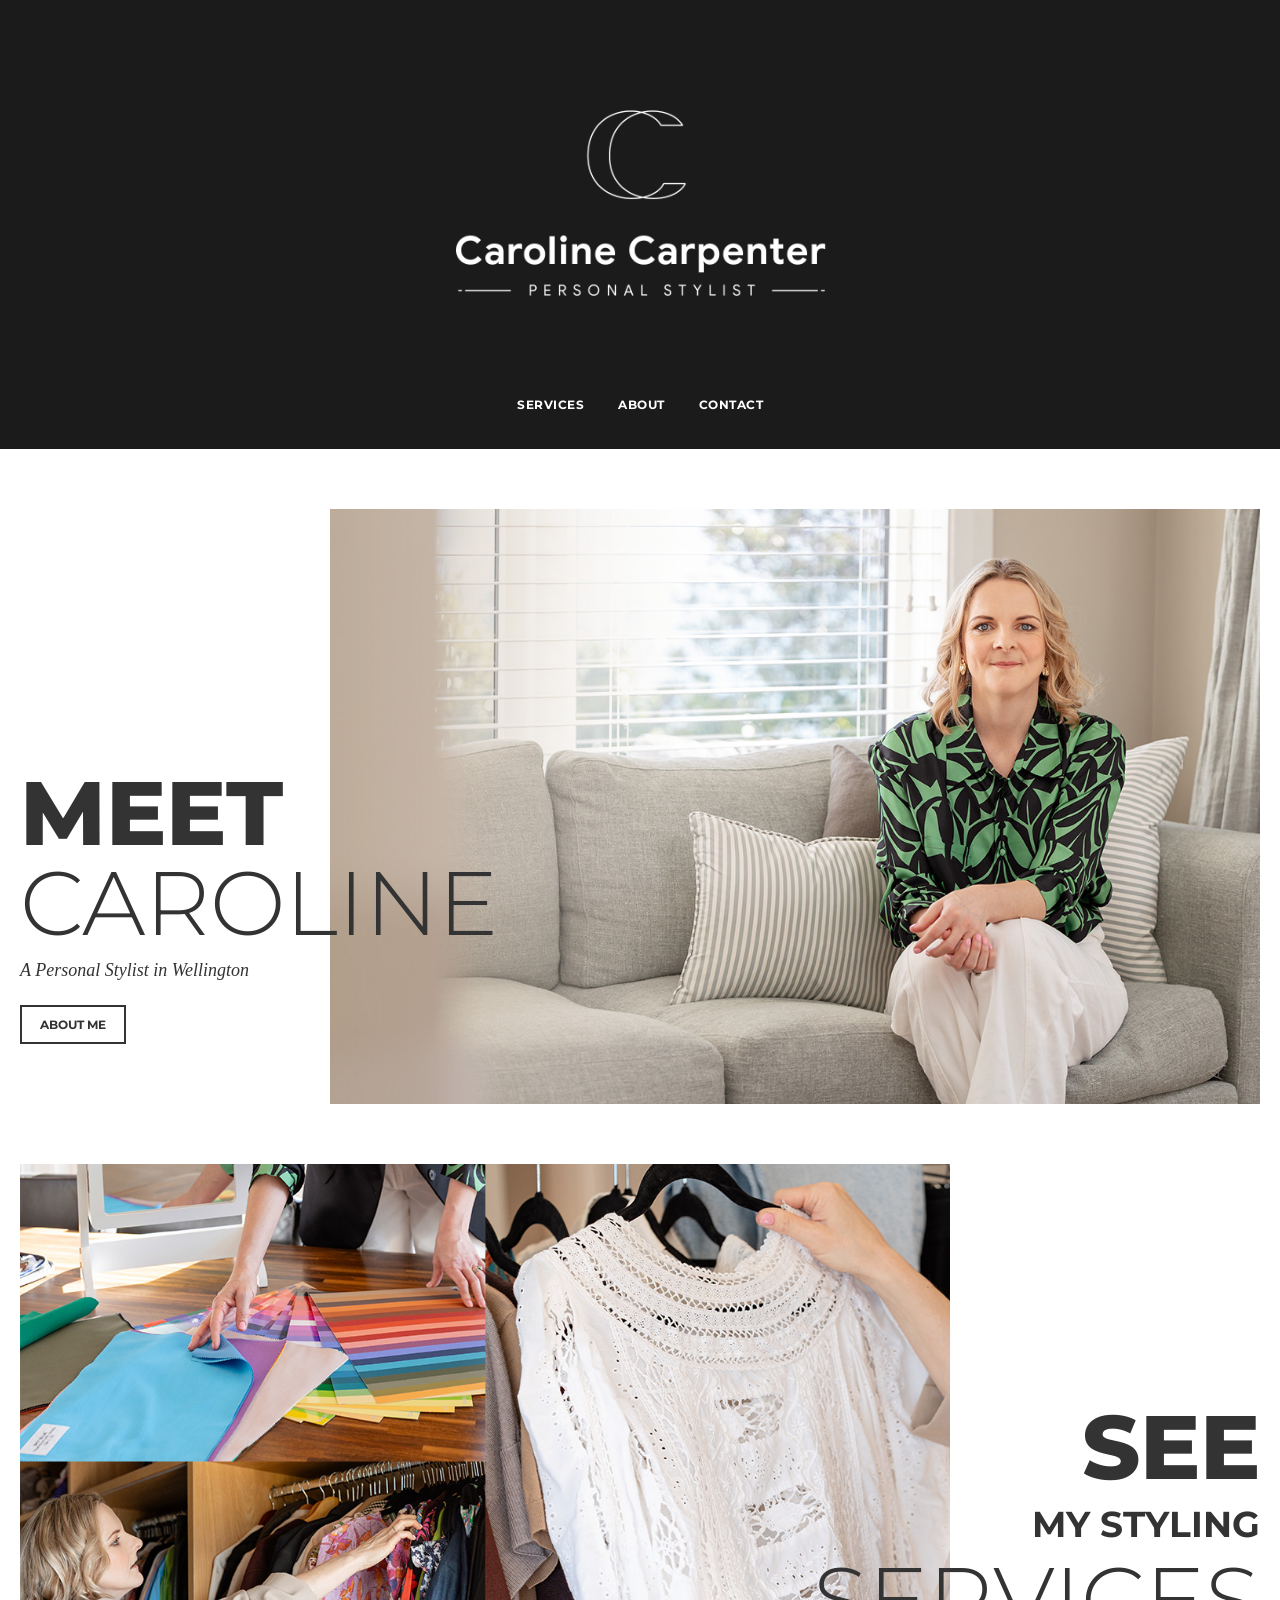
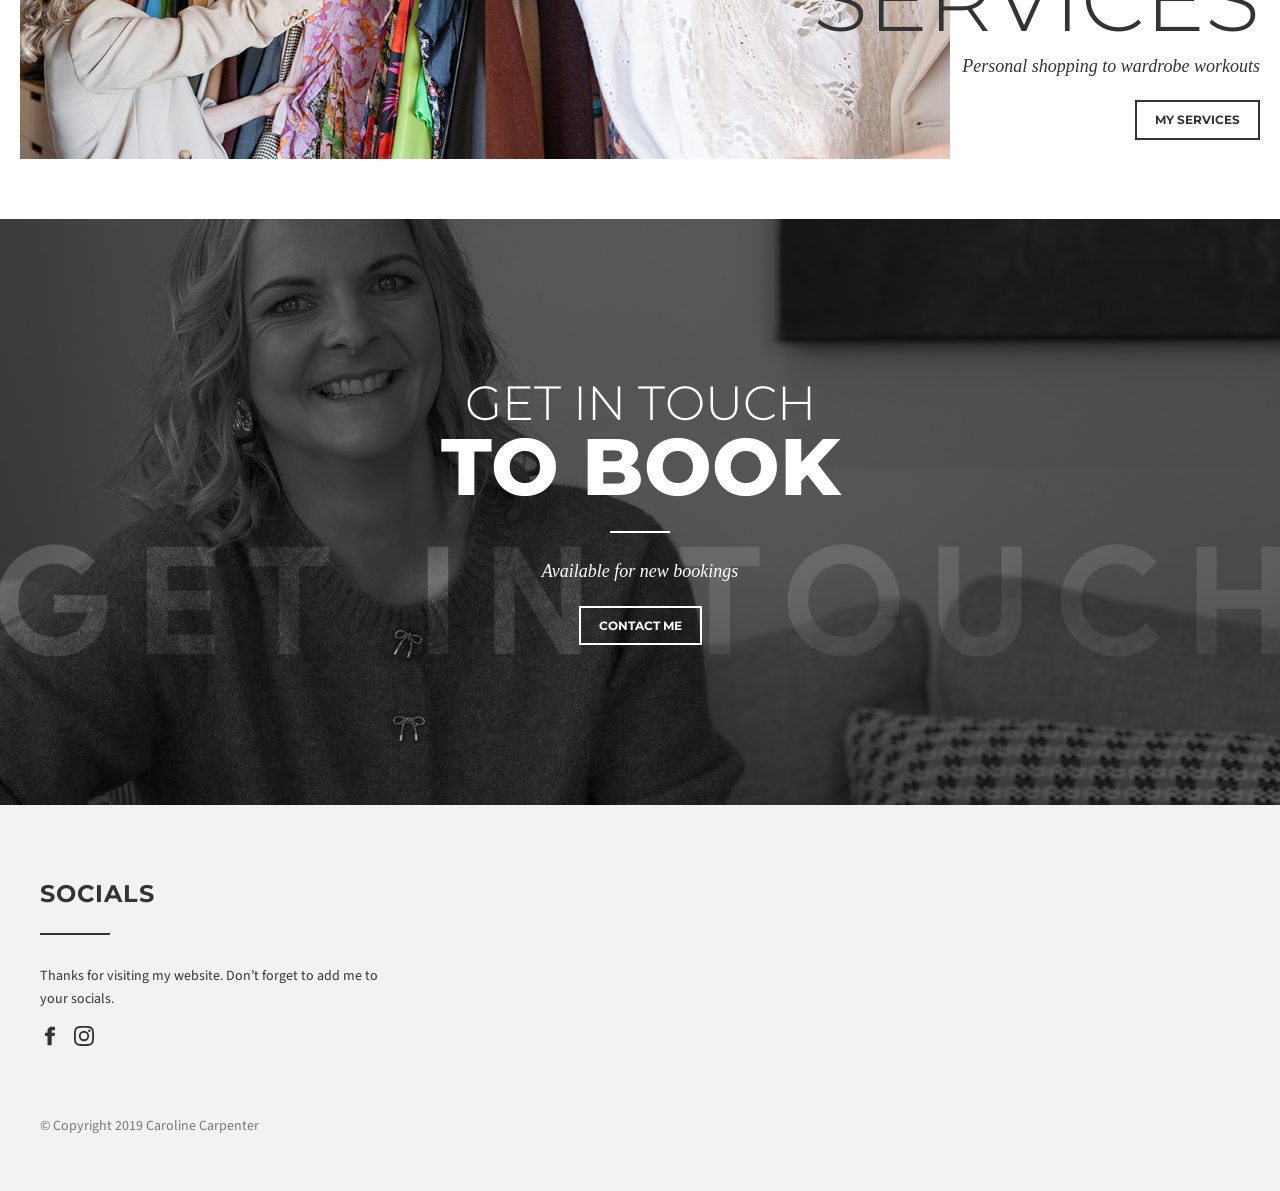
==== index.html @ e0498f4e "initial commit" ====
<!DOCTYPE html>
<html lang="en">
<head>
  <meta charset="utf-8">
  <meta name="viewport" content="width=device-width, initial-scale=1">
  <title>Caroline Carpenter – A Personal Stylist in Wellington</title>
  <meta name="description" content="Caroline Carpenter – a personal stylist in Wellington, New Zealand. Personal shopping, wardrobe workouts, colour analysis and more.">
  <link rel="icon" href="favicon.ico">
  <link rel="preconnect" href="https://fonts.googleapis.com">
  <link rel="preconnect" href="https://fonts.gstatic.com" crossorigin>
  <link href="https://fonts.googleapis.com/css2?family=Montserrat:wght@300;600;700;800&family=Old+Standard+TT:ital@1&family=Source+Sans+Pro:wght@400;600&display=swap" rel="stylesheet">
  <link rel="stylesheet" href="style.css">
</head>
<body>

  <header class="site-header">
    <a class="logo" href="index.html"><img src="images/logo.png" alt="Caroline Carpenter – Personal Stylist"></a>
    <nav class="site-nav">
      <a href="services.html">Services</a>
      <a href="about.html">About</a>
      <a href="contact.html">Contact</a>
    </nav>
  </header>

  <section class="driver left">
    <img src="images/home-about.jpg" alt="Caroline sitting on a sofa">
    <div class="driver-text">
      <h2 class="title-bold">Meet</h2>
      <p class="title-light">Caroline</p>
      <p class="subtitle">A Personal Stylist in Wellington</p>
      <a class="button" href="about.html">About me</a>
    </div>
  </section>

  <section class="driver right">
    <img src="images/home-services.jpg" alt="Colour swatches and clothes on hangers">
    <div class="driver-text">
      <h2 class="title-bold">See</h2>
      <p class="title-medium">My styling</p>
      <p class="title-light">Services</p>
      <p class="subtitle">Personal shopping to wardrobe workouts</p>
      <a class="button" href="services.html">My services</a>
    </div>
  </section>

  <section class="touch-banner">
    <p class="title-light">Get in touch</p>
    <p class="title-bold">To book</p>
    <div class="divider"></div>
    <p class="subtitle">Available for new bookings</p>
    <a class="button light" href="contact.html">Contact me</a>
  </section>

  <footer class="site-footer">
    <div class="inner">
      <h3>Socials</h3>
      <div class="rule"></div>
      <p>Thanks for visiting my website. Don’t forget to add me to your socials.</p>
      <div class="socials">
        <a href="https://www.facebook.com/StylistCarolineCarpenter/" target="_blank" rel="noopener" aria-label="Facebook">
          <svg viewBox="0 0 24 24"><path d="M14 8V6c0-.9.6-1 1-1h3V1h-4c-4 0-5 3-5 5v2H6v4h3v11h5V12h3.5l.5-4z"/></svg>
        </a>
        <a href="https://www.instagram.com/caroline.carpenter.stylist/" target="_blank" rel="noopener" aria-label="Instagram">
          <svg viewBox="0 0 24 24"><path d="M12 2.2c3.2 0 3.6 0 4.8.1 3.3.1 4.8 1.7 4.9 4.9.1 1.3.1 1.6.1 4.8s0 3.6-.1 4.8c-.1 3.2-1.7 4.8-4.9 4.9-1.3.1-1.6.1-4.8.1s-3.6 0-4.8-.1c-3.3-.1-4.8-1.7-4.9-4.9C2.2 15.6 2.2 15.2 2.2 12s0-3.6.1-4.8C2.4 3.9 3.9 2.4 7.2 2.3 8.4 2.2 8.8 2.2 12 2.2zM12 0C8.7 0 8.3 0 7.1.1 2.7.3.3 2.7.1 7.1 0 8.3 0 8.7 0 12s0 3.7.1 4.9c.2 4.4 2.6 6.8 7 7 1.2.1 1.6.1 4.9.1s3.7 0 4.9-.1c4.4-.2 6.8-2.6 7-7 .1-1.2.1-1.6.1-4.9s0-3.7-.1-4.9c-.2-4.4-2.6-6.8-7-7C15.7 0 15.3 0 12 0zm0 5.8a6.2 6.2 0 100 12.4 6.2 6.2 0 000-12.4zM12 16a4 4 0 110-8 4 4 0 010 8zm6.4-11.8a1.4 1.4 0 100 2.9 1.4 1.4 0 000-2.9z"/></svg>
        </a>
      </div>
      <p class="copyright">© Copyright 2019 Caroline Carpenter</p>
    </div>
  </footer>

</body>
</html>
---- style.css ----
:root {
  --dark: #1b1b1b;
  --text: #333333;
  --muted: #777777;
  --light-bg: #f2f2f2;
  --white: #ffffff;
  --heading-font: 'Montserrat', sans-serif;
  --script-font: 'Old Standard TT', serif;
  --body-font: 'Source Sans Pro', sans-serif;
}

* { box-sizing: border-box; }

body {
  margin: 0;
  font-family: var(--body-font);
  font-size: 16px;
  line-height: 1.6;
  color: var(--text);
  background: var(--white);
}

img { max-width: 100%; display: block; }
a { color: inherit; }

.site-header {
  background: var(--dark);
  text-align: center;
  padding: 40px 20px 30px;
}
.site-header .logo img {
  width: 480px;
  margin: 0 auto;
}
.site-nav {
  margin-top: 30px;
  display: flex;
  justify-content: center;
  gap: 8px;
}
.site-nav a {
  color: var(--white);
  text-decoration: none;
  font-family: var(--heading-font);
  font-weight: 700;
  font-size: 12px;
  letter-spacing: 0.5px;
  text-transform: uppercase;
  padding: 4px 12px;
  border: 1px solid transparent;
}
.site-nav a:hover,
.site-nav a.active { border-color: var(--white); }

.title-bold,
.title-light {
  font-family: var(--heading-font);
  text-transform: uppercase;
  line-height: 1;
  margin: 0;
}
.title-bold  { font-weight: 800; font-size: 64px; }
.title-light { font-weight: 300; font-size: 64px; }
.title-medium {
  font-family: var(--heading-font);
  font-weight: 700;
  font-size: 26px;
  text-transform: uppercase;
  margin: 4px 0 0;
}
.subtitle {
  font-family: var(--script-font);
  font-style: italic;
  font-size: 18px;
  margin: 8px 0 20px;
}

.button {
  display: inline-block;
  font-family: var(--heading-font);
  font-weight: 700;
  font-size: 12px;
  text-transform: uppercase;
  text-decoration: none;
  padding: 8px 18px;
  border: 2px solid currentColor;
  transition: background 0.2s, color 0.2s;
}
.button:hover { background: var(--text); color: var(--white); border-color: var(--text); }
.button.light { color: var(--white); }
.button.light:hover { background: var(--white); color: var(--text); border-color: var(--white); }

.driver {
  position: relative;
  max-width: 1400px;
  margin: 60px auto;
  padding: 0 20px;
}
.driver img {
  width: 75%;
}
.driver .driver-text {
  position: absolute;
  bottom: 60px;
}
.driver.left img        { margin-left: auto; }
.driver.left .driver-text { left: 20px; }
.driver.right img        { margin-right: auto; }
.driver.right .driver-text { right: 20px; text-align: right; top: 40%; bottom: auto; }
.driver .title-bold,
.driver .title-light { font-size: 90px; }
.driver .title-medium { font-size: 36px; }

.touch-banner {
  position: relative;
  overflow: hidden;
  background: url('images/home-contact.jpg') center / cover no-repeat;
  filter: grayscale(1);
  color: var(--white);
  text-align: center;
  padding: 160px 20px;
}
.touch-banner::before {
  content: '';
  position: absolute;
  inset: 0;
  background: rgba(0, 0, 0, 0.35);
}
.touch-banner > * { position: relative; }
.touch-banner .title-light { font-size: 48px; }
.touch-banner .title-bold  { font-size: 80px; }
.touch-banner .divider {
  width: 60px;
  height: 2px;
  background: var(--white);
  margin: 24px auto;
}

.row {
  position: relative;
  display: flex;
  align-items: center;
  gap: 60px;
  max-width: 1200px;
  margin: 80px auto;
  padding: 0 20px;
  overflow: hidden;
}
.row > * { flex: 1 1 0; min-width: 0; }
.row.reverse { flex-direction: row-reverse; }
.row .row-text { position: relative; z-index: 1; }
.row .row-text p { font-size: 15px; }
.row .price { font-size: 14px; color: var(--muted); }
.row .title-bold { font-size: 48px; }

.row .bg-word {
  position: absolute;
  z-index: 0;
  top: 50%;
  transform: translateY(-50%);
  font-family: var(--heading-font);
  font-weight: 800;
  font-size: 140px;
  text-transform: uppercase;
  color: rgba(0, 0, 0, 0.04);
  white-space: nowrap;
  pointer-events: none;
}
.row .bg-word { left: -40px; }
.row.reverse .bg-word { left: auto; right: -40px; }

.contact-email {
  font-family: var(--heading-font);
  font-weight: 600;
  font-size: 18px;
}

.site-footer {
  background: var(--light-bg);
  padding: 70px 20px 40px;
}
.site-footer .inner { max-width: 1200px; margin: 0 auto; }
.site-footer h3 {
  font-family: var(--heading-font);
  font-weight: 700;
  font-size: 24px;
  letter-spacing: 1px;
  text-transform: uppercase;
  margin: 0;
}
.site-footer .rule {
  width: 70px;
  height: 2px;
  background: var(--text);
  margin: 20px 0 30px;
}
.site-footer p { font-size: 14px; max-width: 360px; }
.socials { display: flex; gap: 14px; margin: 16px 0 60px; }
.socials svg { width: 20px; height: 20px; fill: var(--text); }
.copyright { font-size: 12px; color: var(--muted); }

@media (max-width: 800px) {
  .site-header .logo img { width: 260px; }
  .title-bold, .title-light,
  .driver .title-bold, .driver .title-light { font-size: 48px; }
  .driver .title-medium { font-size: 24px; }
  .driver img { width: 100%; }
  .driver .driver-text,
  .driver.right .driver-text { position: static; text-align: left; margin-top: 20px; }
  .row, .row.reverse { flex-direction: column; gap: 24px; margin: 50px auto; }
  .row .bg-word { display: none; }
  .touch-banner { padding: 100px 20px; }
  .touch-banner .title-bold { font-size: 52px; }
  .touch-banner .title-light { font-size: 32px; }
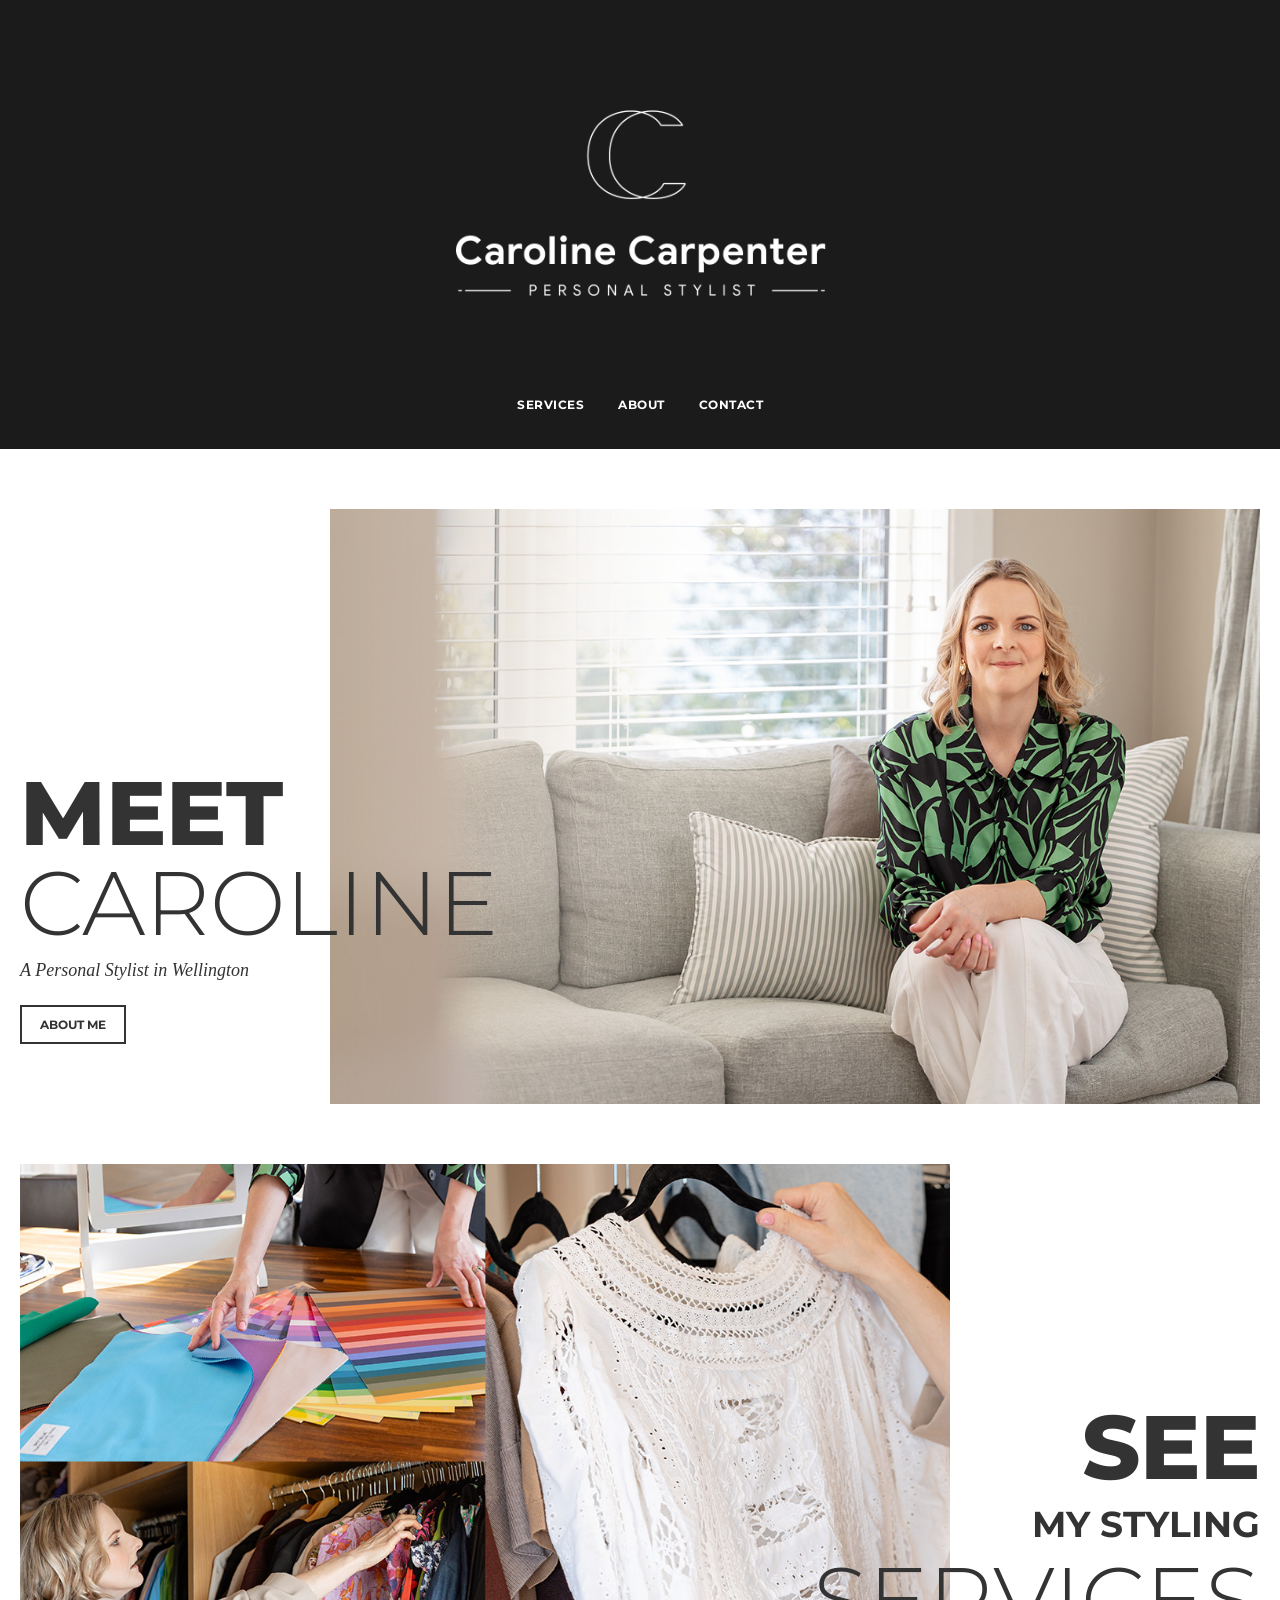
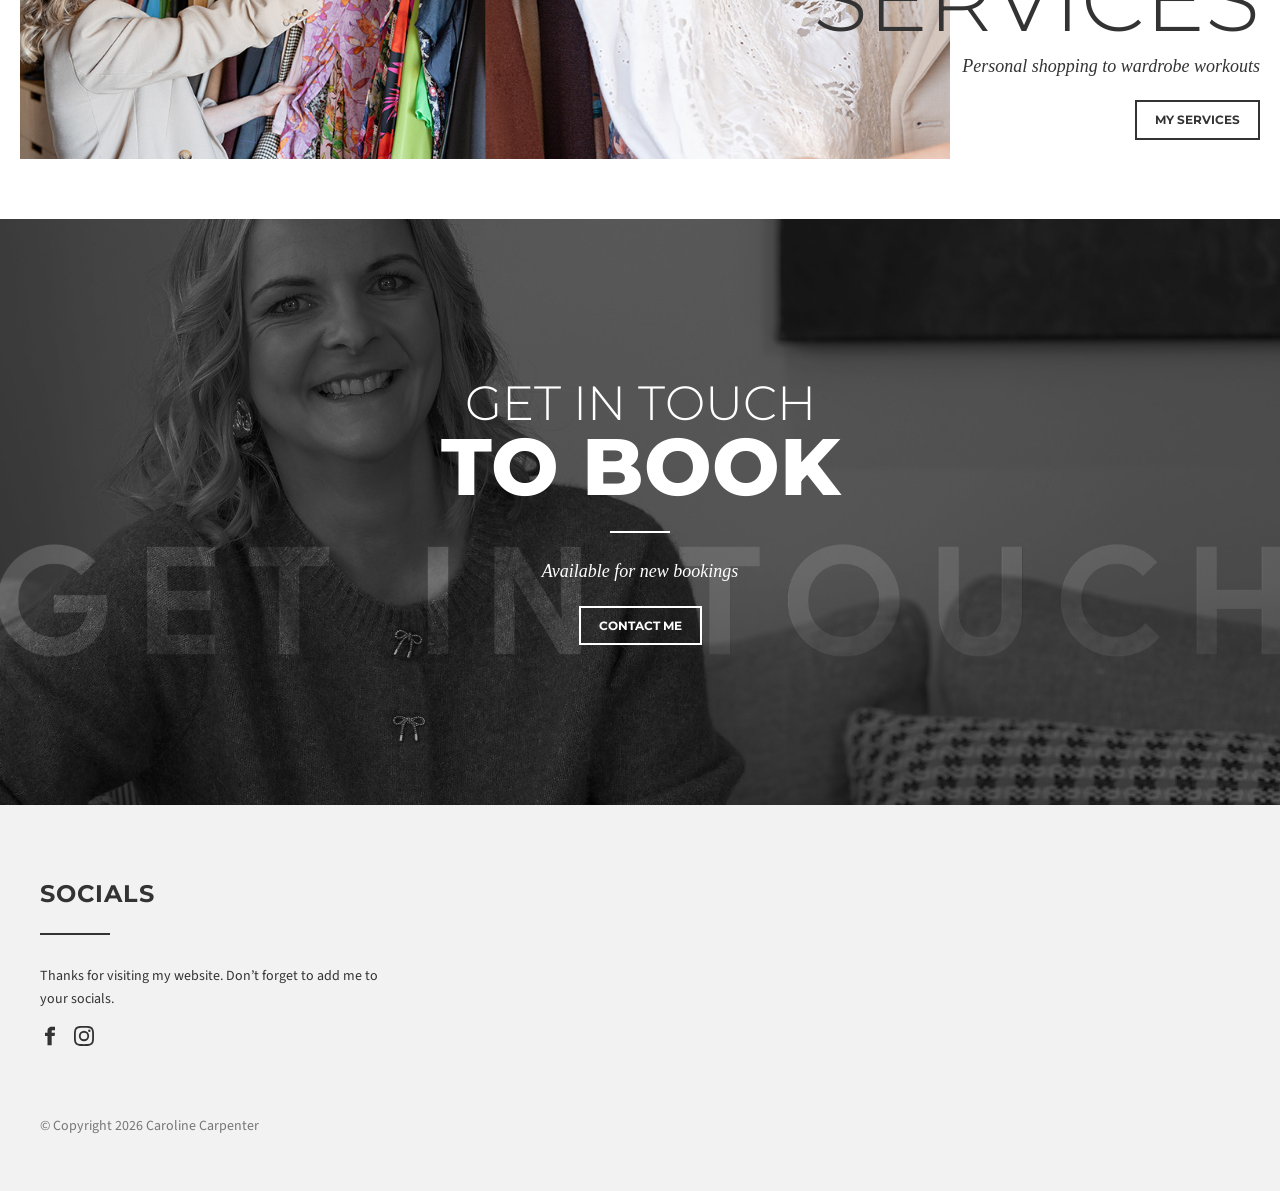
==== commit 7ffda944: "updated copyright" ====
--- a/index.html
+++ b/index.html
@@ -64,7 +64,7 @@
           <svg viewBox="0 0 24 24"><path d="M12 2.2c3.2 0 3.6 0 4.8.1 3.3.1 4.8 1.7 4.9 4.9.1 1.3.1 1.6.1 4.8s0 3.6-.1 4.8c-.1 3.2-1.7 4.8-4.9 4.9-1.3.1-1.6.1-4.8.1s-3.6 0-4.8-.1c-3.3-.1-4.8-1.7-4.9-4.9C2.2 15.6 2.2 15.2 2.2 12s0-3.6.1-4.8C2.4 3.9 3.9 2.4 7.2 2.3 8.4 2.2 8.8 2.2 12 2.2zM12 0C8.7 0 8.3 0 7.1.1 2.7.3.3 2.7.1 7.1 0 8.3 0 8.7 0 12s0 3.7.1 4.9c.2 4.4 2.6 6.8 7 7 1.2.1 1.6.1 4.9.1s3.7 0 4.9-.1c4.4-.2 6.8-2.6 7-7 .1-1.2.1-1.6.1-4.9s0-3.7-.1-4.9c-.2-4.4-2.6-6.8-7-7C15.7 0 15.3 0 12 0zm0 5.8a6.2 6.2 0 100 12.4 6.2 6.2 0 000-12.4zM12 16a4 4 0 110-8 4 4 0 010 8zm6.4-11.8a1.4 1.4 0 100 2.9 1.4 1.4 0 000-2.9z"/></svg>
         </a>
       </div>
-      <p class="copyright">© Copyright 2019 Caroline Carpenter</p>
+      <p class="copyright">© Copyright 2026 Caroline Carpenter</p>
     </div>
   </footer>
 
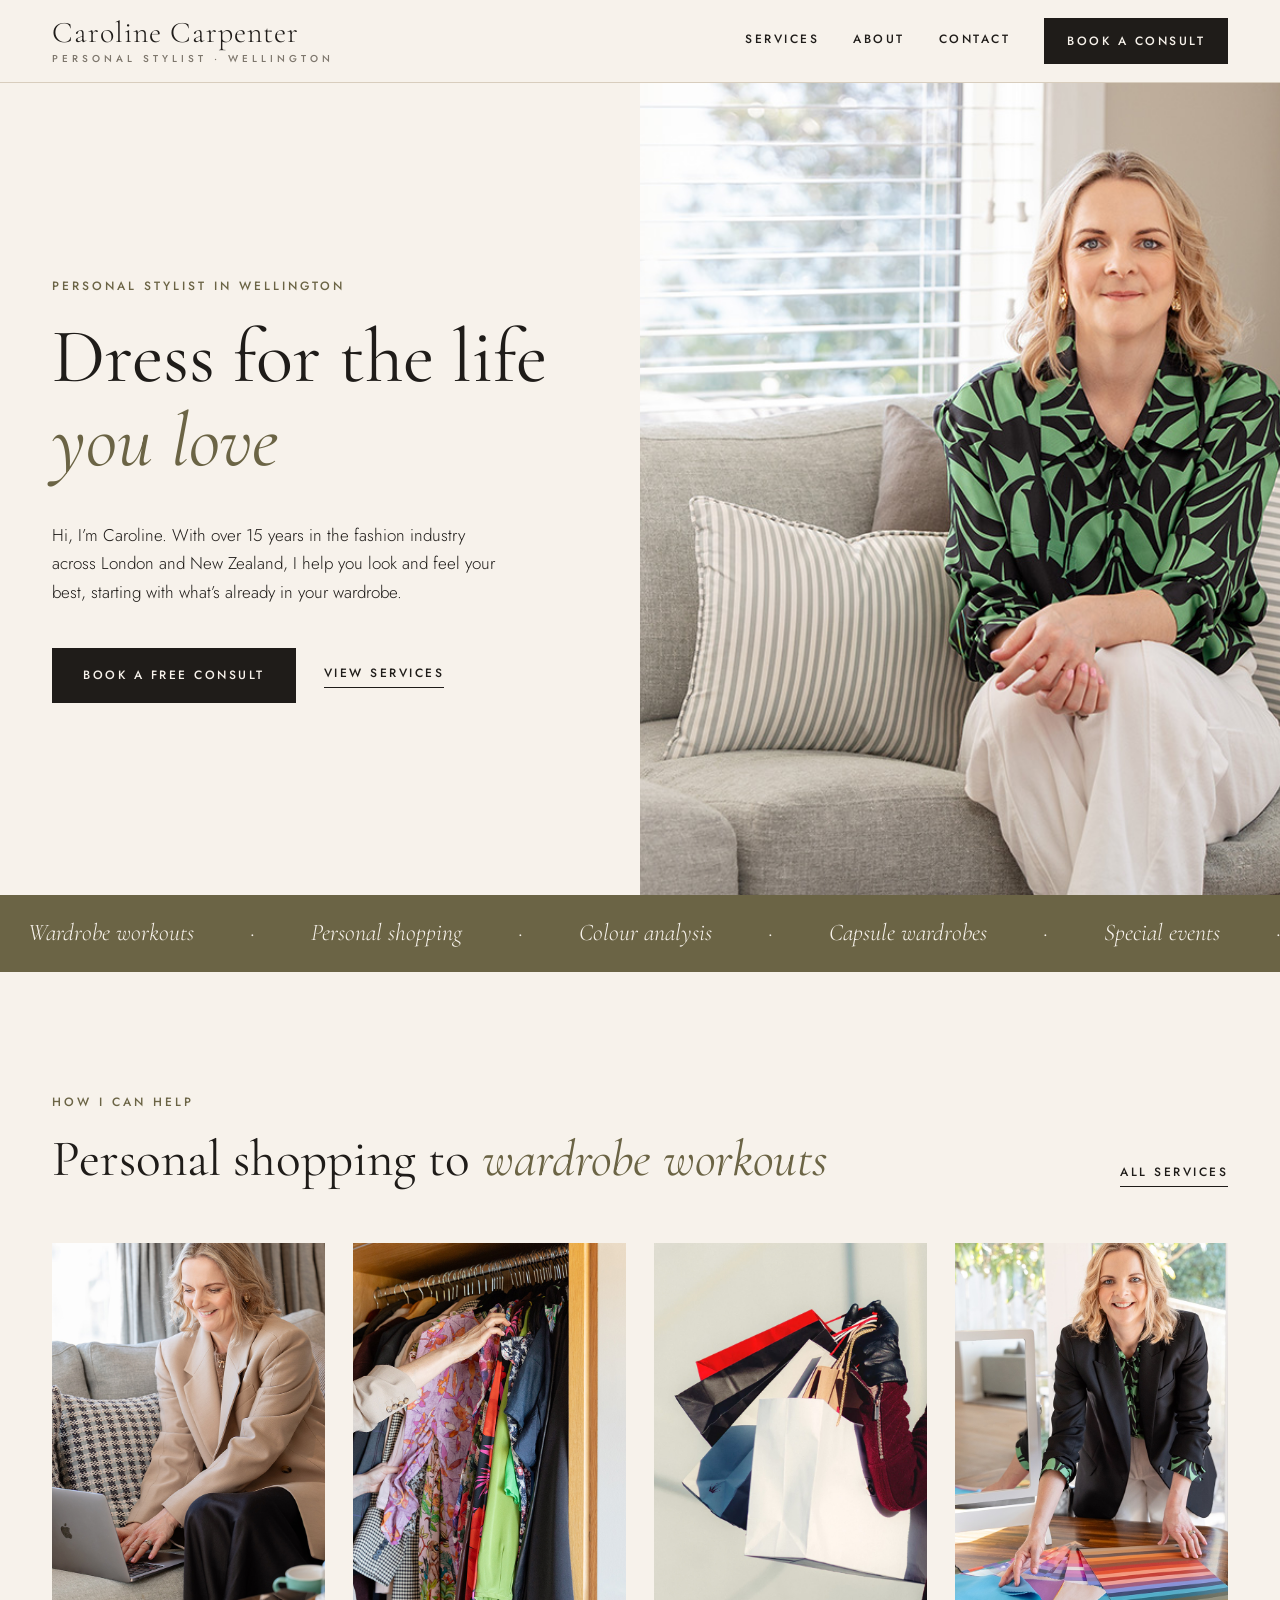
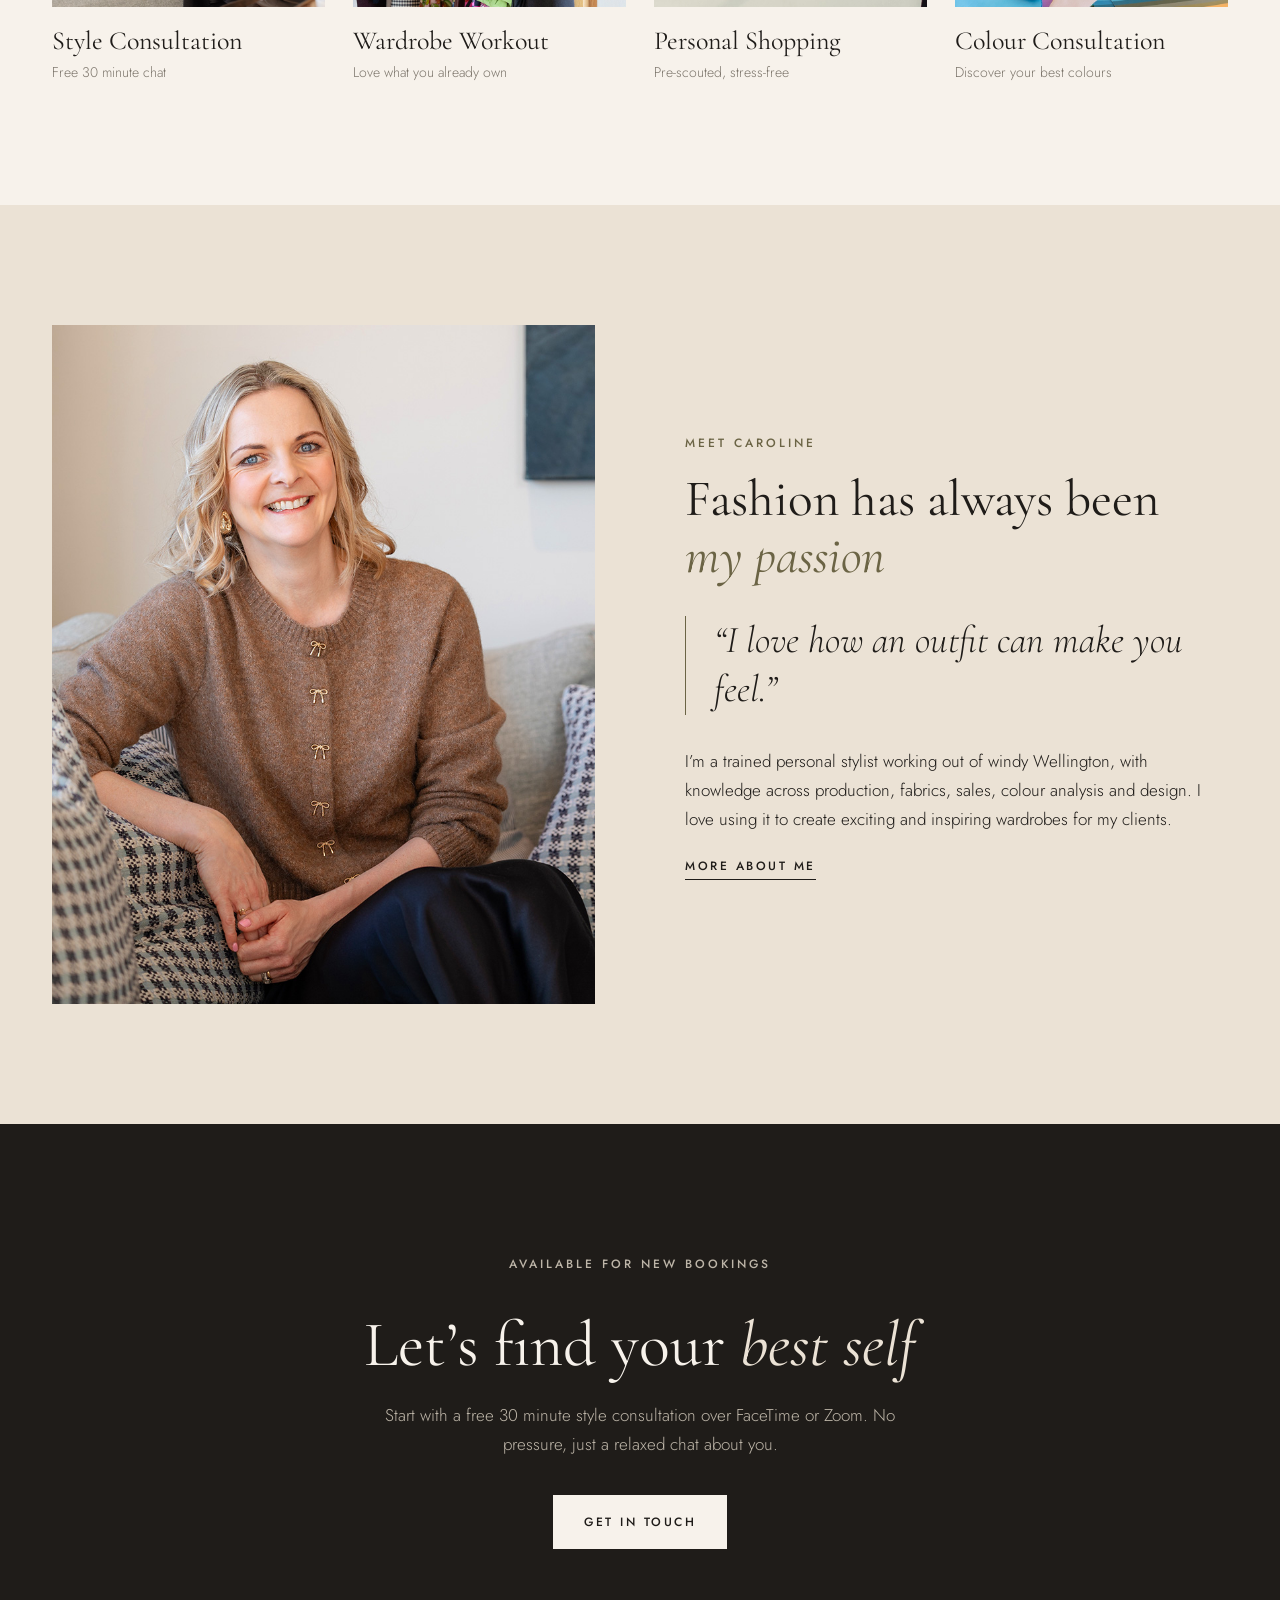
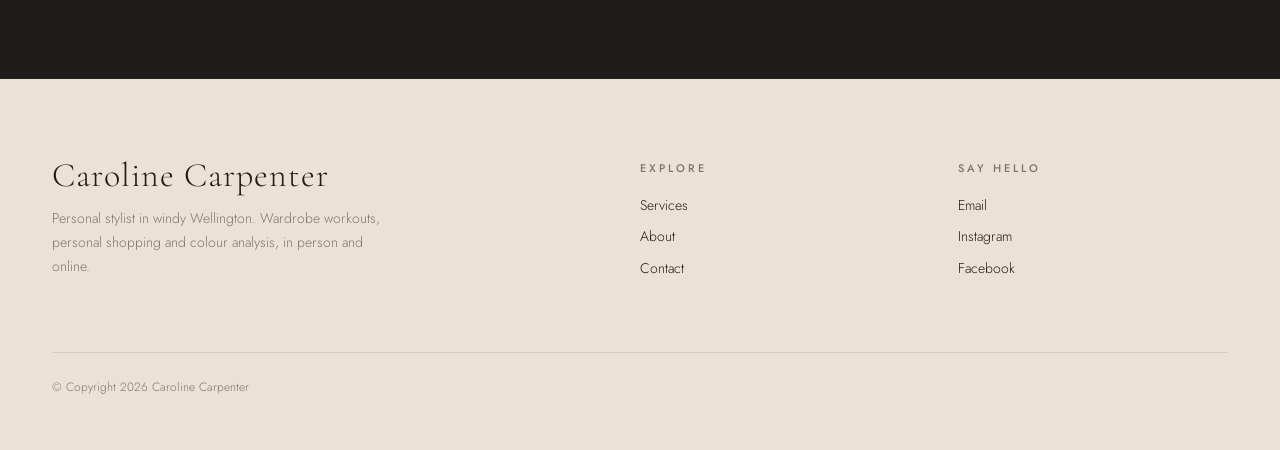
==== commit 42751415: "experimental new style" ====
--- a/index.html
+++ b/index.html
@@ -3,66 +3,125 @@
 <head>
   <meta charset="utf-8">
   <meta name="viewport" content="width=device-width, initial-scale=1">
-  <title>Caroline Carpenter – A Personal Stylist in Wellington</title>
-  <meta name="description" content="Caroline Carpenter – a personal stylist in Wellington, New Zealand. Personal shopping, wardrobe workouts, colour analysis and more.">
+  <title>Caroline Carpenter – Personal Stylist in Wellington</title>
+  <meta name="description" content="Caroline Carpenter is a personal stylist in Wellington, New Zealand. Wardrobe workouts, personal shopping, colour analysis and virtual styling.">
   <link rel="icon" href="favicon.ico">
   <link rel="preconnect" href="https://fonts.googleapis.com">
   <link rel="preconnect" href="https://fonts.gstatic.com" crossorigin>
-  <link href="https://fonts.googleapis.com/css2?family=Montserrat:wght@300;600;700;800&family=Old+Standard+TT:ital@1&family=Source+Sans+Pro:wght@400;600&display=swap" rel="stylesheet">
+  <link href="https://fonts.googleapis.com/css2?family=Cormorant+Garamond:ital,wght@0,400;0,500;1,400&family=Jost:wght@300;400;500&display=swap" rel="stylesheet">
   <link rel="stylesheet" href="style.css">
 </head>
 <body>
 
   <header class="site-header">
-    <a class="logo" href="index.html"><img src="images/logo.png" alt="Caroline Carpenter – Personal Stylist"></a>
-    <nav class="site-nav">
-      <a href="services.html">Services</a>
-      <a href="about.html">About</a>
-      <a href="contact.html">Contact</a>
-    </nav>
+    <div class="container">
+      <a class="wordmark" href="index.html">
+        <span class="name">Caroline Carpenter</span>
+        <span class="tag">Personal Stylist · Wellington</span>
+      </a>
+      <nav class="site-nav">
+        <a href="services.html">Services</a>
+        <a href="about.html">About</a>
+        <a href="contact.html">Contact</a>
+        <a class="button" href="contact.html">Book a consult</a>
+      </nav>
+    </div>
   </header>
 
-  <section class="driver left">
-    <img src="images/home-about.jpg" alt="Caroline sitting on a sofa">
-    <div class="driver-text">
-      <h2 class="title-bold">Meet</h2>
-      <p class="title-light">Caroline</p>
-      <p class="subtitle">A Personal Stylist in Wellington</p>
-      <a class="button" href="about.html">About me</a>
+  <section class="hero">
+    <div class="hero-text">
+      <p class="eyebrow">Personal stylist in Wellington</p>
+      <h1>Dress for the life <em>you love</em></h1>
+      <p>Hi, I’m Caroline. With over 15 years in the fashion industry across London and New Zealand, I help you look and feel your best, starting with what’s already in your wardrobe.</p>
+      <div class="actions">
+        <a class="button" href="contact.html">Book a free consult</a>
+        <a class="text-link" href="services.html">View services</a>
+      </div>
+    </div>
+    <div class="hero-image">
+      <img src="images/home-about.jpg" alt="Caroline Carpenter, personal stylist">
     </div>
   </section>
 
-  <section class="driver right">
-    <img src="images/home-services.jpg" alt="Colour swatches and clothes on hangers">
-    <div class="driver-text">
-      <h2 class="title-bold">See</h2>
-      <p class="title-medium">My styling</p>
-      <p class="title-light">Services</p>
-      <p class="subtitle">Personal shopping to wardrobe workouts</p>
-      <a class="button" href="services.html">My services</a>
+  <div class="ticker" aria-hidden="true"><div><span>Wardrobe workouts</span><span>·</span><span>Personal shopping</span><span>·</span><span>Colour analysis</span><span>·</span><span>Capsule wardrobes</span><span>·</span><span>Special events</span><span>·</span><span>Virtual styling</span><span>·</span><span>Wardrobe workouts</span><span>·</span><span>Personal shopping</span><span>·</span><span>Colour analysis</span><span>·</span><span>Capsule wardrobes</span><span>·</span><span>Special events</span><span>·</span><span>Virtual styling</span><span>·</span></div></div>
+
+  <section class="section">
+    <div class="container">
+      <div class="section-head">
+        <div>
+          <p class="eyebrow">How I can help</p>
+          <h2>Personal shopping to <em>wardrobe workouts</em></h2>
+        </div>
+        <a class="text-link" href="services.html">All services</a>
+      </div>
+      <div class="cards">
+        <a class="card" href="services.html">
+          <img src="images/style-consultation.jpg" alt="Style Consultation">
+          <h3>Style Consultation</h3>
+          <p>Free 30 minute chat</p>
+        </a>
+        <a class="card" href="services.html">
+          <img src="images/wardrobe-workout.jpg" alt="Wardrobe Workout">
+          <h3>Wardrobe Workout</h3>
+          <p>Love what you already own</p>
+        </a>
+        <a class="card" href="services.html">
+          <img src="images/personal-shopping.jpg" alt="Personal Shopping">
+          <h3>Personal Shopping</h3>
+          <p>Pre-scouted, stress-free</p>
+        </a>
+        <a class="card" href="services.html">
+          <img src="images/colour-consultation.jpg" alt="Colour Consultation">
+          <h3>Colour Consultation</h3>
+          <p>Discover your best colours</p>
+        </a>
+      </div>
     </div>
   </section>
 
-  <section class="touch-banner">
-    <p class="title-light">Get in touch</p>
-    <p class="title-bold">To book</p>
-    <div class="divider"></div>
-    <p class="subtitle">Available for new bookings</p>
-    <a class="button light" href="contact.html">Contact me</a>
+  <section class="section sand">
+    <div class="container split">
+      <img src="images/about-caroline.jpg" alt="Caroline Carpenter">
+      <div>
+        <p class="eyebrow">Meet Caroline</p>
+        <h2>Fashion has always been <em>my passion</em></h2>
+        <p class="quote">“I love how an outfit can make you feel.”</p>
+        <p>I’m a trained personal stylist working out of windy Wellington, with knowledge across production, fabrics, sales, colour analysis and design. I love using it to create exciting and inspiring wardrobes for my clients.</p>
+        <p><a class="text-link" href="about.html">More about me</a></p>
+      </div>
+    </div>
+  </section>
+
+  <section class="book">
+    <p class="eyebrow">Available for new bookings</p>
+    <h2>Let’s find your <em>best self</em></h2>
+    <p>Start with a free 30 minute style consultation over FaceTime or Zoom. No pressure, just a relaxed chat about you.</p>
+    <a class="button light" href="contact.html">Get in touch</a>
   </section>
 
   <footer class="site-footer">
-    <div class="inner">
-      <h3>Socials</h3>
-      <div class="rule"></div>
-      <p>Thanks for visiting my website. Don’t forget to add me to your socials.</p>
-      <div class="socials">
-        <a href="https://www.facebook.com/StylistCarolineCarpenter/" target="_blank" rel="noopener" aria-label="Facebook">
-          <svg viewBox="0 0 24 24"><path d="M14 8V6c0-.9.6-1 1-1h3V1h-4c-4 0-5 3-5 5v2H6v4h3v11h5V12h3.5l.5-4z"/></svg>
-        </a>
-        <a href="https://www.instagram.com/caroline.carpenter.stylist/" target="_blank" rel="noopener" aria-label="Instagram">
-          <svg viewBox="0 0 24 24"><path d="M12 2.2c3.2 0 3.6 0 4.8.1 3.3.1 4.8 1.7 4.9 4.9.1 1.3.1 1.6.1 4.8s0 3.6-.1 4.8c-.1 3.2-1.7 4.8-4.9 4.9-1.3.1-1.6.1-4.8.1s-3.6 0-4.8-.1c-3.3-.1-4.8-1.7-4.9-4.9C2.2 15.6 2.2 15.2 2.2 12s0-3.6.1-4.8C2.4 3.9 3.9 2.4 7.2 2.3 8.4 2.2 8.8 2.2 12 2.2zM12 0C8.7 0 8.3 0 7.1.1 2.7.3.3 2.7.1 7.1 0 8.3 0 8.7 0 12s0 3.7.1 4.9c.2 4.4 2.6 6.8 7 7 1.2.1 1.6.1 4.9.1s3.7 0 4.9-.1c4.4-.2 6.8-2.6 7-7 .1-1.2.1-1.6.1-4.9s0-3.7-.1-4.9c-.2-4.4-2.6-6.8-7-7C15.7 0 15.3 0 12 0zm0 5.8a6.2 6.2 0 100 12.4 6.2 6.2 0 000-12.4zM12 16a4 4 0 110-8 4 4 0 010 8zm6.4-11.8a1.4 1.4 0 100 2.9 1.4 1.4 0 000-2.9z"/></svg>
-        </a>
+    <div class="container">
+      <div class="footer-grid">
+        <div>
+          <a class="wordmark" href="index.html"><span class="name">Caroline Carpenter</span></a>
+          <p>Personal stylist in windy Wellington. Wardrobe workouts, personal shopping and colour analysis, in person and online.</p>
+        </div>
+        <div>
+          <h4>Explore</h4>
+          <ul>
+            <li><a href="services.html">Services</a></li>
+            <li><a href="about.html">About</a></li>
+            <li><a href="contact.html">Contact</a></li>
+          </ul>
+        </div>
+        <div>
+          <h4>Say hello</h4>
+          <ul>
+            <li><a href="mailto:stylist@carolinecarpenter.co.nz">Email</a></li>
+            <li><a href="https://www.instagram.com/caroline.carpenter.stylist/" target="_blank" rel="noopener">Instagram</a></li>
+            <li><a href="https://www.facebook.com/StylistCarolineCarpenter/" target="_blank" rel="noopener">Facebook</a></li>
+          </ul>
+        </div>
       </div>
       <p class="copyright">© Copyright 2026 Caroline Carpenter</p>
     </div>
--- a/style.css
+++ b/style.css
@@ -1,215 +1,345 @@
 :root {
-  --dark: #1b1b1b;
-  --text: #333333;
-  --muted: #777777;
-  --light-bg: #f2f2f2;
-  --white: #ffffff;
-  --heading-font: 'Montserrat', sans-serif;
-  --script-font: 'Old Standard TT', serif;
-  --body-font: 'Source Sans Pro', sans-serif;
+  --cream: #f7f2eb;
+  --sand: #ebe2d5;
+  --ink: #1f1c19;
+  --olive: #6b6445;
+  --muted: #7d766c;
+  --line: #d8cdbd;
+  --serif: 'Cormorant Garamond', Georgia, serif;
+  --sans: 'Jost', 'Helvetica Neue', Arial, sans-serif;
 }
 
 * { box-sizing: border-box; }
+
+html { scroll-behavior: smooth; }
 
 body {
   margin: 0;
-  font-family: var(--body-font);
-  font-size: 16px;
-  line-height: 1.6;
-  color: var(--text);
-  background: var(--white);
+  font-family: var(--sans);
+  font-weight: 300;
+  font-size: 17px;
+  line-height: 1.7;
+  color: var(--ink);
+  background: var(--cream);
 }
 
 img { max-width: 100%; display: block; }
 a { color: inherit; }
 
-.site-header {
-  background: var(--dark);
-  text-align: center;
-  padding: 40px 20px 30px;
-}
-.site-header .logo img {
-  width: 480px;
+h1, h2, h3 {
+  font-family: var(--serif);
+  font-weight: 400;
+  line-height: 1.1;
+  margin: 0 0 20px;
+}
+h1 { font-size: clamp(44px, 6vw, 84px); }
+h2 { font-size: clamp(34px, 4vw, 54px); }
+h3 { font-size: 28px; }
+h1 em, h2 em, h3 em { color: var(--olive); }
+
+.eyebrow {
+  font-size: 12px;
+  font-weight: 500;
+  letter-spacing: 3px;
+  text-transform: uppercase;
+  color: var(--olive);
+  margin: 0 0 18px;
+}
+
+.container {
+  max-width: 1240px;
   margin: 0 auto;
-}
-.site-nav {
-  margin-top: 30px;
-  display: flex;
-  justify-content: center;
-  gap: 8px;
-}
-.site-nav a {
-  color: var(--white);
-  text-decoration: none;
-  font-family: var(--heading-font);
-  font-weight: 700;
-  font-size: 12px;
-  letter-spacing: 0.5px;
-  text-transform: uppercase;
-  padding: 4px 12px;
-  border: 1px solid transparent;
-}
-.site-nav a:hover,
-.site-nav a.active { border-color: var(--white); }
-
-.title-bold,
-.title-light {
-  font-family: var(--heading-font);
-  text-transform: uppercase;
-  line-height: 1;
-  margin: 0;
-}
-.title-bold  { font-weight: 800; font-size: 64px; }
-.title-light { font-weight: 300; font-size: 64px; }
-.title-medium {
-  font-family: var(--heading-font);
-  font-weight: 700;
-  font-size: 26px;
-  text-transform: uppercase;
-  margin: 4px 0 0;
-}
-.subtitle {
-  font-family: var(--script-font);
-  font-style: italic;
-  font-size: 18px;
-  margin: 8px 0 20px;
+  padding: 0 32px;
 }
 
 .button {
   display: inline-block;
-  font-family: var(--heading-font);
-  font-weight: 700;
-  font-size: 12px;
-  text-transform: uppercase;
-  text-decoration: none;
-  padding: 8px 18px;
-  border: 2px solid currentColor;
-  transition: background 0.2s, color 0.2s;
-}
-.button:hover { background: var(--text); color: var(--white); border-color: var(--text); }
-.button.light { color: var(--white); }
-.button.light:hover { background: var(--white); color: var(--text); border-color: var(--white); }
-
-.driver {
-  position: relative;
-  max-width: 1400px;
-  margin: 60px auto;
-  padding: 0 20px;
-}
-.driver img {
-  width: 75%;
-}
-.driver .driver-text {
-  position: absolute;
-  bottom: 60px;
-}
-.driver.left img        { margin-left: auto; }
-.driver.left .driver-text { left: 20px; }
-.driver.right img        { margin-right: auto; }
-.driver.right .driver-text { right: 20px; text-align: right; top: 40%; bottom: auto; }
-.driver .title-bold,
-.driver .title-light { font-size: 90px; }
-.driver .title-medium { font-size: 36px; }
-
-.touch-banner {
-  position: relative;
+  font-size: 12px;
+  font-weight: 500;
+  letter-spacing: 2.5px;
+  text-transform: uppercase;
+  text-decoration: none;
+  padding: 16px 30px;
+  background: var(--ink);
+  color: var(--cream);
+  border: 1px solid var(--ink);
+  transition: background 0.25s, color 0.25s;
+}
+.button:hover { background: transparent; color: var(--ink); }
+.button.light { background: var(--cream); color: var(--ink); border-color: var(--cream); }
+.button.light:hover { background: transparent; color: var(--cream); }
+
+.text-link {
+  font-size: 12px;
+  font-weight: 500;
+  letter-spacing: 2.5px;
+  text-transform: uppercase;
+  text-decoration: none;
+  border-bottom: 1px solid currentColor;
+  padding-bottom: 4px;
+}
+
+.site-header {
+  position: sticky;
+  top: 0;
+  z-index: 10;
+  background: var(--cream);
+  border-bottom: 1px solid var(--line);
+}
+.site-header .container {
+  display: flex;
+  align-items: center;
+  justify-content: space-between;
+  gap: 24px;
+  padding-top: 18px;
+  padding-bottom: 18px;
+}
+.wordmark {
+  text-decoration: none;
+  line-height: 1;
+}
+.wordmark .name {
+  display: block;
+  font-family: var(--serif);
+  font-size: 30px;
+  letter-spacing: 1px;
+}
+.wordmark .tag {
+  display: block;
+  font-size: 10px;
+  font-weight: 500;
+  letter-spacing: 4px;
+  text-transform: uppercase;
+  color: var(--muted);
+  margin-top: 6px;
+}
+.site-nav {
+  display: flex;
+  align-items: center;
+  gap: 34px;
+}
+.site-nav a {
+  font-size: 12px;
+  font-weight: 500;
+  letter-spacing: 2.5px;
+  text-transform: uppercase;
+  text-decoration: none;
+  padding-bottom: 4px;
+  border-bottom: 1px solid transparent;
+}
+.site-nav a:hover,
+.site-nav a.active { border-bottom-color: var(--ink); }
+.site-nav a.button { padding: 12px 22px; border: 1px solid var(--ink); }
+
+.hero {
+  display: grid;
+  grid-template-columns: 1fr 1fr;
+  min-height: calc(100vh - 88px);
+}
+.hero-text {
+  display: flex;
+  flex-direction: column;
+  justify-content: center;
+  padding: 80px 7vw 80px max(32px, calc((100vw - 1240px) / 2 + 32px));
+}
+.hero-text p { max-width: 460px; }
+.hero-text .actions { display: flex; gap: 28px; align-items: center; margin-top: 24px; flex-wrap: wrap; }
+.hero-image { background: var(--sand); }
+.hero-image img { width: 100%; height: 100%; object-fit: cover; object-position: 70% center; }
+
+.page-intro {
+  text-align: center;
+  padding: 110px 32px 60px;
+  max-width: 820px;
+  margin: 0 auto;
+}
+.page-intro p { color: var(--muted); }
+
+.ticker {
+  background: var(--olive);
+  color: var(--cream);
   overflow: hidden;
-  background: url('images/home-contact.jpg') center / cover no-repeat;
-  filter: grayscale(1);
-  color: var(--white);
+  white-space: nowrap;
+  padding: 18px 0;
+}
+.ticker div {
+  display: inline-block;
+  font-family: var(--serif);
+  font-style: italic;
+  font-size: 24px;
+  animation: ticker 40s linear infinite;
+}
+.ticker span { margin: 0 28px; }
+@keyframes ticker { to { transform: translateX(-50%); } }
+
+.section { padding: 120px 0; }
+.section.sand { background: var(--sand); }
+.section-head {
+  display: flex;
+  justify-content: space-between;
+  align-items: end;
+  gap: 32px;
+  margin-bottom: 56px;
+}
+.section-head h2 { margin: 0; }
+
+.cards {
+  display: grid;
+  grid-template-columns: repeat(4, 1fr);
+  gap: 28px;
+}
+.card { text-decoration: none; }
+.card img {
+  aspect-ratio: 3 / 4;
+  object-fit: cover;
+  width: 100%;
+  margin-bottom: 20px;
+  transition: opacity 0.3s;
+}
+.card:hover img { opacity: 0.85; }
+.card h3 { font-size: 26px; margin-bottom: 6px; }
+.card p { font-size: 14px; color: var(--muted); margin: 0; }
+
+.split {
+  display: grid;
+  grid-template-columns: 1fr 1fr;
+  gap: 90px;
+  align-items: center;
+}
+.split img { aspect-ratio: 4 / 5; object-fit: cover; width: 100%; }
+
+.quote {
+  font-family: var(--serif);
+  font-style: italic;
+  font-size: clamp(26px, 3vw, 38px);
+  line-height: 1.3;
+  border-left: 1px solid var(--olive);
+  padding-left: 28px;
+  margin: 32px 0;
+}
+
+.service {
+  display: grid;
+  grid-template-columns: 5fr 6fr;
+  gap: 90px;
+  align-items: center;
+  padding: 70px 0;
+  border-top: 1px solid var(--line);
+}
+.service:nth-child(even) .service-image { order: 2; }
+.service-image img { aspect-ratio: 1 / 1; object-fit: cover; width: 100%; }
+.service .number {
+  font-family: var(--serif);
+  font-style: italic;
+  font-size: 22px;
+  color: var(--olive);
+  margin: 0 0 8px;
+}
+.service .price {
+  display: inline-block;
+  margin-top: 12px;
+  padding-top: 16px;
+  border-top: 1px solid var(--line);
+  font-size: 12px;
+  font-weight: 500;
+  letter-spacing: 2px;
+  text-transform: uppercase;
+}
+
+.credentials {
+  display: grid;
+  grid-template-columns: repeat(2, 1fr);
+  gap: 70px 56px;
+}
+.credential img {
+  aspect-ratio: 3 / 2;
+  object-fit: cover;
+  width: 100%;
+  margin-bottom: 24px;
+}
+.credential p { font-size: 15px; }
+
+.book {
+  background: var(--ink);
+  color: var(--cream);
   text-align: center;
-  padding: 160px 20px;
-}
-.touch-banner::before {
-  content: '';
-  position: absolute;
-  inset: 0;
-  background: rgba(0, 0, 0, 0.35);
-}
-.touch-banner > * { position: relative; }
-.touch-banner .title-light { font-size: 48px; }
-.touch-banner .title-bold  { font-size: 80px; }
-.touch-banner .divider {
-  width: 60px;
-  height: 2px;
-  background: var(--white);
-  margin: 24px auto;
-}
-
-.row {
-  position: relative;
-  display: flex;
-  align-items: center;
-  gap: 60px;
-  max-width: 1200px;
-  margin: 80px auto;
-  padding: 0 20px;
-  overflow: hidden;
-}
-.row > * { flex: 1 1 0; min-width: 0; }
-.row.reverse { flex-direction: row-reverse; }
-.row .row-text { position: relative; z-index: 1; }
-.row .row-text p { font-size: 15px; }
-.row .price { font-size: 14px; color: var(--muted); }
-.row .title-bold { font-size: 48px; }
-
-.row .bg-word {
-  position: absolute;
-  z-index: 0;
-  top: 50%;
-  transform: translateY(-50%);
-  font-family: var(--heading-font);
-  font-weight: 800;
-  font-size: 140px;
-  text-transform: uppercase;
-  color: rgba(0, 0, 0, 0.04);
-  white-space: nowrap;
-  pointer-events: none;
-}
-.row .bg-word { left: -40px; }
-.row.reverse .bg-word { left: auto; right: -40px; }
-
-.contact-email {
-  font-family: var(--heading-font);
-  font-weight: 600;
-  font-size: 18px;
+  padding: 130px 32px;
+}
+.book h2 { font-size: clamp(40px, 5vw, 68px); }
+.book h2 em { color: var(--sand); }
+.book p { max-width: 520px; margin: 0 auto 36px; color: #bdb5a8; }
+.book .eyebrow { color: #bdb5a8; }
+
+.contact-details { margin-top: 40px; }
+.contact-details .email {
+  font-family: var(--serif);
+  font-size: clamp(24px, 3vw, 36px);
+  text-decoration: none;
+  border-bottom: 1px solid var(--line);
+  overflow-wrap: anywhere;
+}
+.contact-details .links {
+  display: flex;
+  gap: 28px;
+  margin-top: 32px;
 }
 
 .site-footer {
-  background: var(--light-bg);
-  padding: 70px 20px 40px;
-}
-.site-footer .inner { max-width: 1200px; margin: 0 auto; }
-.site-footer h3 {
-  font-family: var(--heading-font);
-  font-weight: 700;
-  font-size: 24px;
-  letter-spacing: 1px;
-  text-transform: uppercase;
-  margin: 0;
-}
-.site-footer .rule {
-  width: 70px;
-  height: 2px;
-  background: var(--text);
-  margin: 20px 0 30px;
-}
-.site-footer p { font-size: 14px; max-width: 360px; }
-.socials { display: flex; gap: 14px; margin: 16px 0 60px; }
-.socials svg { width: 20px; height: 20px; fill: var(--text); }
-.copyright { font-size: 12px; color: var(--muted); }
-
-@media (max-width: 800px) {
-  .site-header .logo img { width: 260px; }
-  .title-bold, .title-light,
-  .driver .title-bold, .driver .title-light { font-size: 48px; }
-  .driver .title-medium { font-size: 24px; }
-  .driver img { width: 100%; }
-  .driver .driver-text,
-  .driver.right .driver-text { position: static; text-align: left; margin-top: 20px; }
-  .row, .row.reverse { flex-direction: column; gap: 24px; margin: 50px auto; }
-  .row .bg-word { display: none; }
-  .touch-banner { padding: 100px 20px; }
-  .touch-banner .title-bold { font-size: 52px; }
-  .touch-banner .title-light { font-size: 32px; }
-  +  background: var(--sand);
+  padding: 80px 0 40px;
+  font-size: 14px;
+}
+.footer-grid {
+  display: grid;
+  grid-template-columns: 2fr 1fr 1fr;
+  gap: 48px;
+}
+.site-footer .wordmark .name { font-size: 34px; }
+.site-footer .wordmark + p { max-width: 340px; color: var(--muted); }
+.site-footer h4 {
+  font-size: 11px;
+  font-weight: 500;
+  letter-spacing: 3px;
+  text-transform: uppercase;
+  color: var(--muted);
+  margin: 0 0 16px;
+}
+.site-footer ul { list-style: none; padding: 0; margin: 0; }
+.site-footer li { margin-bottom: 8px; }
+.site-footer li a { text-decoration: none; }
+.site-footer li a:hover { text-decoration: underline; }
+.copyright {
+  border-top: 1px solid var(--line);
+  margin-top: 60px;
+  padding-top: 24px;
+  font-size: 12px;
+  color: var(--muted);
+}
+
+@media (max-width: 960px) {
+  .cards { grid-template-columns: repeat(2, 1fr); }
+  .split, .service { gap: 48px; }
+}
+
+@media (max-width: 760px) {
+  body { font-size: 16px; }
+  .container { padding: 0 20px; }
+  .site-header { position: static; }
+  .site-header .container { flex-direction: column; gap: 16px; }
+  .wordmark { text-align: center; }
+  .site-nav { gap: 18px; flex-wrap: wrap; justify-content: center; }
+  .site-nav a.button { display: none; }
+  .hero { grid-template-columns: 1fr; min-height: 0; }
+  .hero-image { order: -1; }
+  .hero-image img { aspect-ratio: 4 / 5; height: auto; }
+  .hero-text { padding: 56px 20px; }
+  .section { padding: 80px 0; }
+  .section-head { flex-direction: column; align-items: start; }
+  .cards { gap: 32px 16px; }
+  .card h3 { font-size: 22px; }
+  .split, .service, .credentials, .footer-grid { grid-template-columns: 1fr; gap: 40px; }
+  .service { padding: 50px 0; }
+  .service:nth-child(even) .service-image { order: 0; }
+  .page-intro { padding: 70px 20px 30px; }
+  .book { padding: 90px 20px; }
+}
